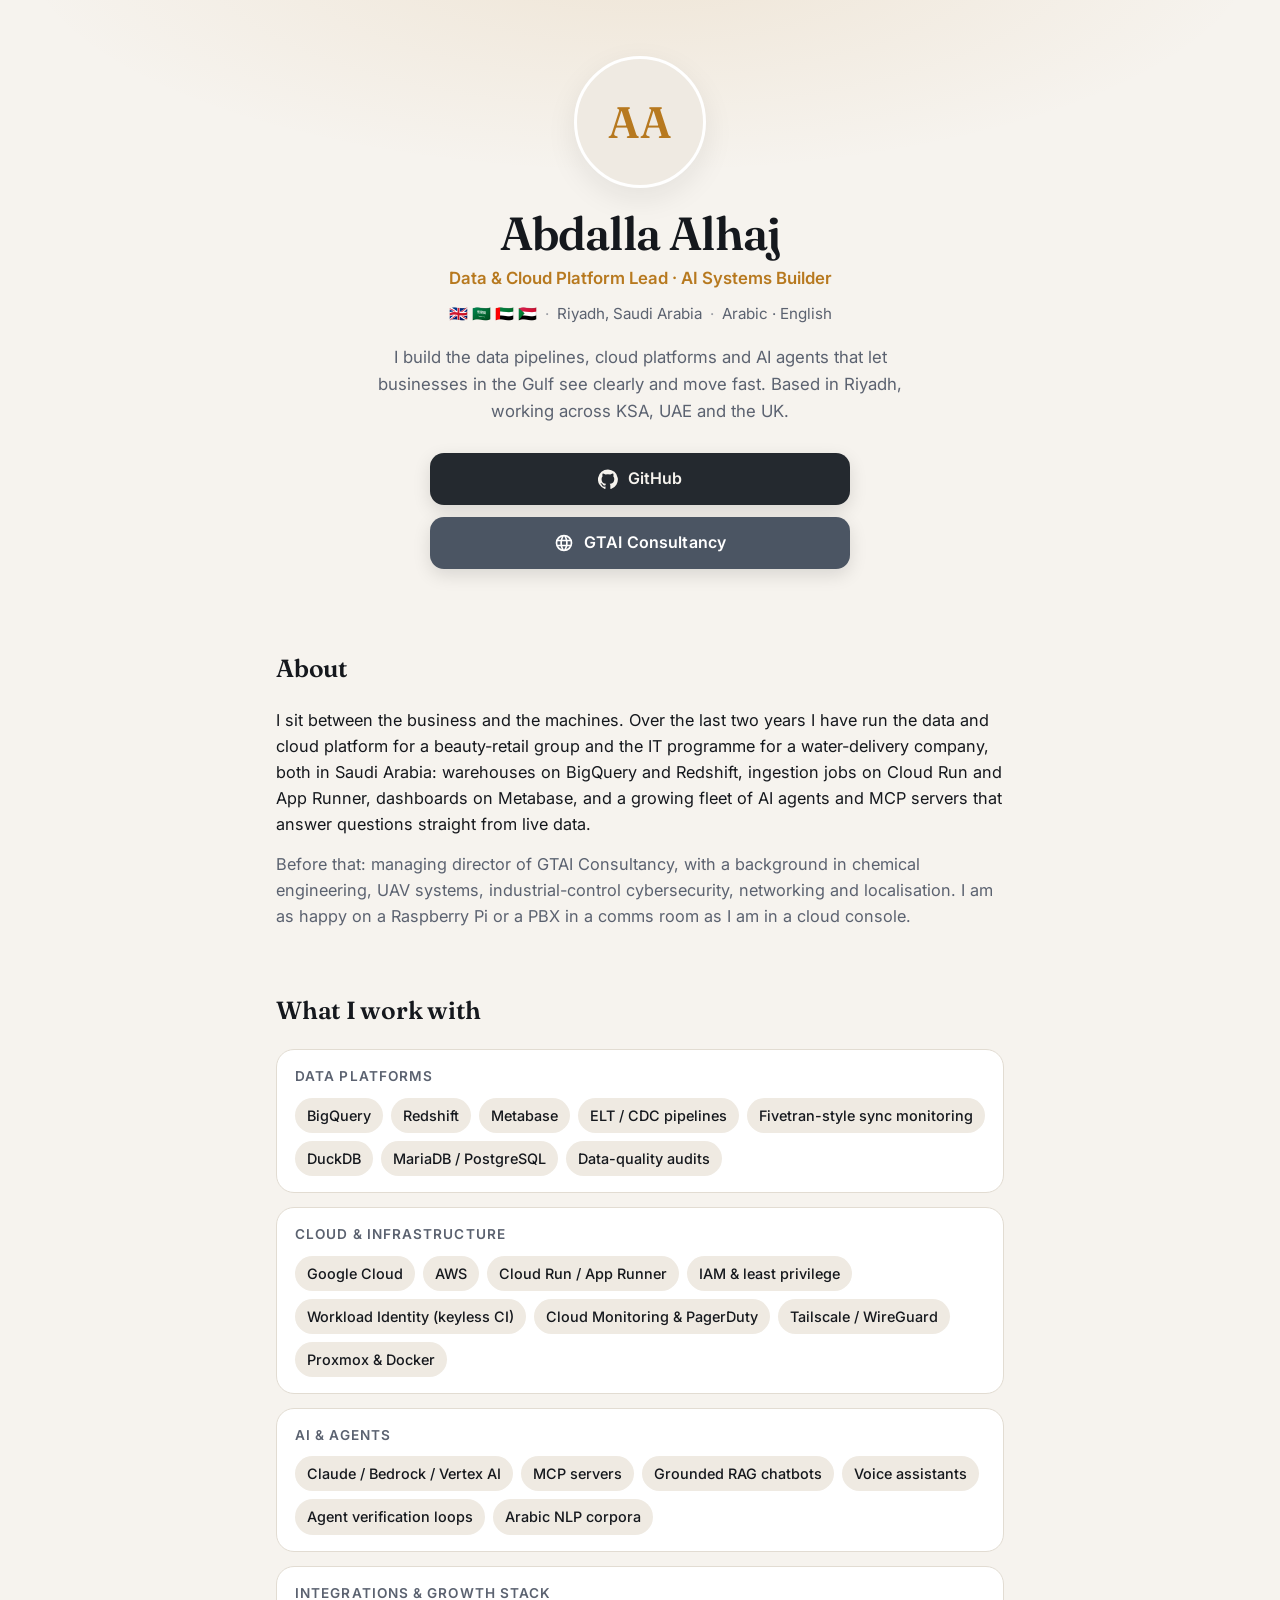
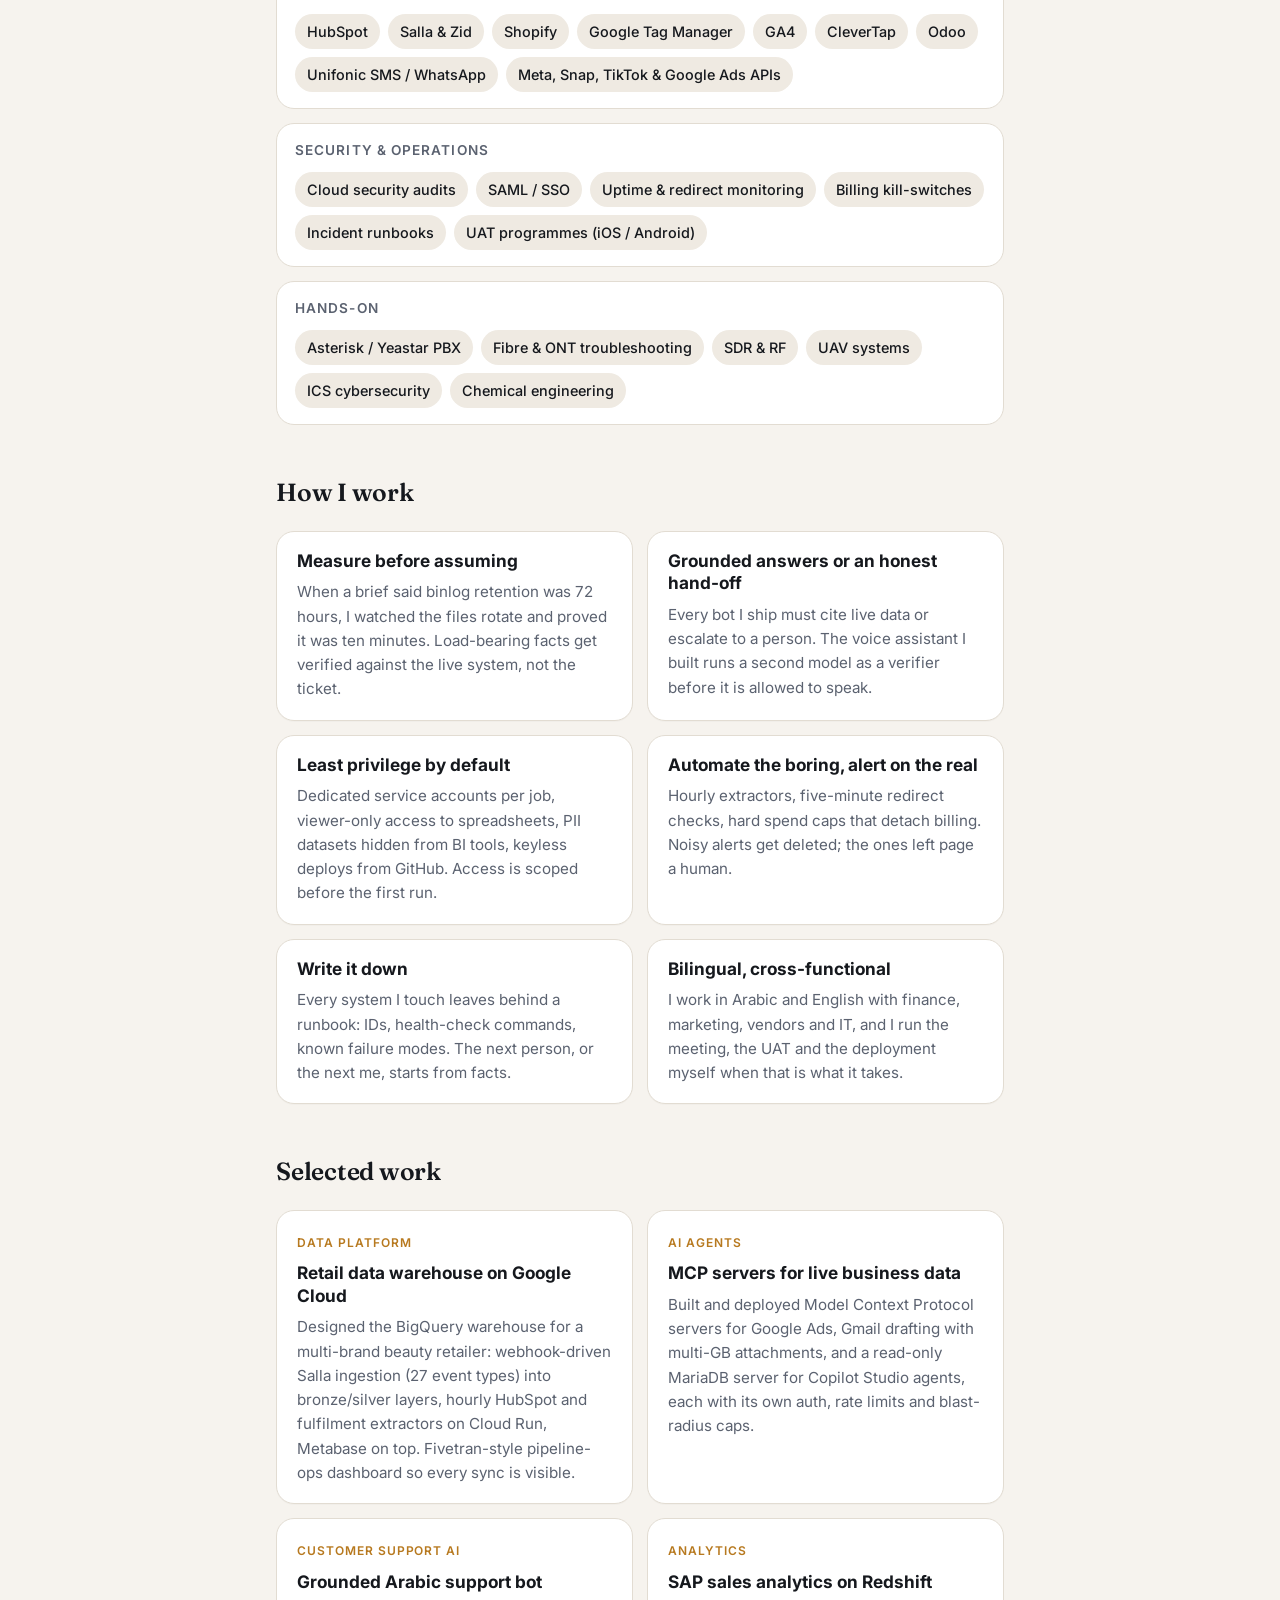
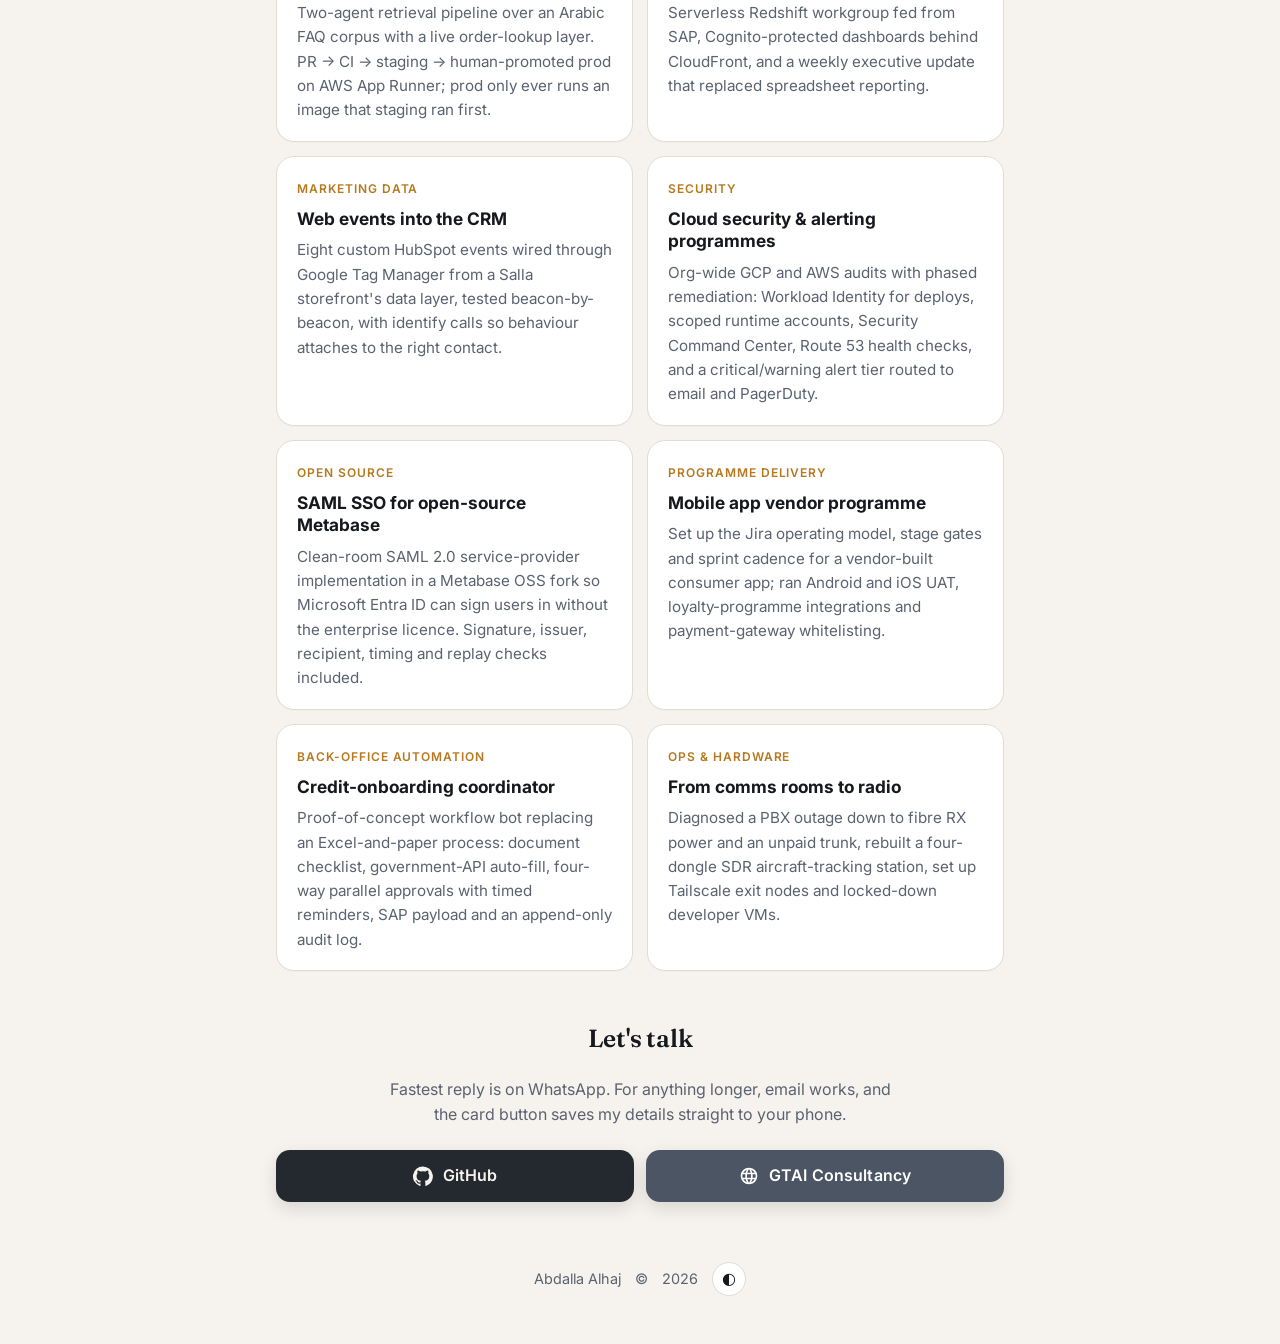
==== public/index.html @ feb3bfc3 "Serve from public/ via Wrangler static assets Co-Authored-By: Claude Fable 5.1 <noreply@anthropic.co" ====
<!doctype html>
<html lang="en">
<head>
<meta charset="utf-8">
<meta name="viewport" content="width=device-width, initial-scale=1">
<title>Abdalla Alhaj</title>
<meta name="description" content="Abdalla Alhaj — data & cloud platform lead and AI systems builder in Riyadh. Digital card: what I do, how I work, and how to reach me.">
<meta property="og:title" content="Abdalla Alhaj">
<meta property="og:description" content="Data & cloud platform lead · AI systems builder. Riyadh · KSA · UAE · UK.">
<meta property="og:type" content="profile">
<meta name="theme-color" content="#0b0f14" media="(prefers-color-scheme: dark)">
<meta name="theme-color" content="#f6f3ee" media="(prefers-color-scheme: light)">
<link rel="icon" href="assets/favicon.svg" type="image/svg+xml">
<link rel="preconnect" href="https://fonts.googleapis.com">
<link rel="preconnect" href="https://fonts.gstatic.com" crossorigin>
<link href="https://fonts.googleapis.com/css2?family=Inter:wght@400;500;600;700&family=Fraunces:opsz,wght@9..144,500;9..144,600&display=swap" rel="stylesheet">
<link rel="stylesheet" href="assets/style.css">
<!-- Analytics (Umami) -->
<script defer src="https://analytics.gtaiconsultancy.com/script.js" data-website-id="1c4e9bc0-9065-44e9-a67e-9483f6269b2f"></script>
</head>
<body>
<a class="skip" href="#contact">Skip to contact</a>

<header class="hero" id="top">
  <div class="wrap">
    <div class="avatar" id="avatar" aria-hidden="true"></div>
    <h1 id="name">Abdalla Alhaj</h1>
    <p class="headline" id="headline"></p>
    <p class="meta"><span id="flags"></span><span class="dot">·</span><span id="location"></span><span class="dot">·</span><span id="languages"></span></p>
    <p class="tagline" id="tagline"></p>

    <nav class="actions" id="contact" aria-label="Contact"></nav>
    <p class="hint" id="contact-hint" hidden>Contact buttons appear here once the details in <code>profile.js</code> are filled in.</p>
  </div>
</header>

<main class="wrap">
  <section class="section" id="about">
    <h2>About</h2>
    <div class="prose" id="about-body"></div>
  </section>

  <section class="section" id="skills">
    <h2>What I work with</h2>
    <div class="skill-groups" id="skill-groups"></div>
  </section>

  <section class="section" id="principles">
    <h2>How I work</h2>
    <div class="grid" id="principles-grid"></div>
  </section>

  <section class="section" id="work">
    <h2>Selected work</h2>
    <div class="grid" id="projects-grid"></div>
  </section>

  <section class="section cta" id="reach">
    <h2>Let's talk</h2>
    <p>Fastest reply is on WhatsApp. For anything longer, email works, and the card button saves my details straight to your phone.</p>
    <nav class="actions compact" id="contact-bottom" aria-label="Contact"></nav>
  </section>
</main>

<footer class="wrap foot">
  <span id="footer-name"></span> © <span id="year"></span>
  <button class="theme" id="theme-toggle" type="button" aria-label="Toggle colour theme">◐</button>
</footer>

<script src="profile.js"></script>
<script src="assets/app.js"></script>
</body>
</html>
---- public/assets/style.css ----
:root {
  --bg: #f6f3ee;
  --surface: #ffffff;
  --surface-2: #efeae2;
  --text: #15181d;
  --muted: #5b6270;
  --line: #e2dcd2;
  --accent: #b7791f;
  --accent-ink: #ffffff;
  --accent-soft: rgba(183, 121, 31, .12);
  --whatsapp: #1f9d55;
  --phone: #15181d;
  --email: #c2410c;
  --linkedin: #0a66c2;
  --github: #24292f;
  --web: #4b5563;
  --vcard: #6d28d9;
  --radius: 18px;
  --shadow: 0 10px 30px rgba(20, 20, 30, .08);
  color-scheme: light;
}
:root[data-theme="dark"] {
  --bg: #0b0f14;
  --surface: #121821;
  --surface-2: #19212c;
  --text: #ebeef3;
  --muted: #9aa4b2;
  --line: #222b37;
  --accent: #e8b86d;
  --accent-ink: #15181d;
  --accent-soft: rgba(232, 184, 109, .14);
  --phone: #e5e7eb;
  --github: #e5e7eb;
  --web: #cbd5e1;
  --shadow: 0 16px 40px rgba(0, 0, 0, .45);
  color-scheme: dark;
}
@media (prefers-color-scheme: dark) {
  :root:not([data-theme="light"]) {
    --bg: #0b0f14;
    --surface: #121821;
    --surface-2: #19212c;
    --text: #ebeef3;
    --muted: #9aa4b2;
    --line: #222b37;
    --accent: #e8b86d;
    --accent-ink: #15181d;
    --accent-soft: rgba(232, 184, 109, .14);
    --phone: #e5e7eb;
    --github: #e5e7eb;
    --web: #cbd5e1;
    --shadow: 0 16px 40px rgba(0, 0, 0, .45);
    color-scheme: dark;
  }
}

* { box-sizing: border-box; }
html { scroll-behavior: smooth; }
body {
  margin: 0;
  background: var(--bg);
  color: var(--text);
  font-family: Inter, -apple-system, BlinkMacSystemFont, "Segoe UI", Roboto, sans-serif;
  line-height: 1.6;
  -webkit-font-smoothing: antialiased;
}
.wrap { max-width: 760px; margin: 0 auto; padding: 0 16px; }
.skip { position: absolute; left: -999px; top: 8px; background: var(--accent); color: var(--accent-ink); padding: 8px 12px; border-radius: 8px; }
.skip:focus { left: 8px; z-index: 10; }
a { color: inherit; }
code { font-family: ui-monospace, SFMono-Regular, Menlo, monospace; font-size: .9em; background: var(--surface-2); padding: 1px 6px; border-radius: 6px; }

/* Hero */
.hero {
  padding: 56px 0 40px;
  text-align: center;
  background:
    radial-gradient(ellipse 70% 55% at 50% -10%, var(--accent-soft), transparent 70%);
}
.avatar {
  width: 132px; height: 132px; margin: 0 auto 20px;
  border-radius: 50%;
  background: var(--surface-2);
  border: 3px solid var(--surface);
  box-shadow: var(--shadow);
  overflow: hidden;
  display: grid; place-items: center;
  font-family: Fraunces, Georgia, serif;
  font-size: 44px; font-weight: 600; color: var(--accent);
}
.avatar img { width: 100%; height: 100%; object-fit: cover; display: block; }
h1 {
  margin: 0 0 6px;
  font-family: Fraunces, Georgia, serif;
  font-weight: 600;
  font-size: clamp(2rem, 7vw, 2.9rem);
  letter-spacing: -.02em;
  line-height: 1.1;
}
.headline { margin: 0 0 10px; font-weight: 600; color: var(--accent); font-size: 1.05rem; }
.meta { margin: 0 0 18px; color: var(--muted); font-size: .95rem; }
.meta .dot { margin: 0 8px; opacity: .6; }
.tagline { margin: 0 auto 28px; max-width: 580px; color: var(--muted); font-size: 1.05rem; }

/* Action buttons */
.actions { display: grid; gap: 12px; max-width: 420px; margin: 0 auto; }
.actions.compact { max-width: 100%; grid-template-columns: repeat(auto-fit, minmax(150px, 1fr)); }
.btn {
  display: flex; align-items: center; justify-content: center; gap: 10px;
  min-height: 52px; padding: 12px 18px;
  border-radius: 14px;
  background: var(--c, var(--accent));
  color: #fff;
  text-decoration: none;
  font-weight: 600;
  letter-spacing: .01em;
  box-shadow: 0 6px 18px rgba(0, 0, 0, .12);
  transition: transform .12s ease, filter .12s ease;
  border: 0; cursor: pointer; font: inherit; font-weight: 600;
}
.btn:hover { transform: translateY(-1px); filter: brightness(1.06); }
.btn:active { transform: translateY(0); }
.btn.light { color: var(--bg); }
.btn svg { width: 20px; height: 20px; flex: none; fill: currentColor; }
.hint { color: var(--muted); font-size: .9rem; margin: 18px auto 0; max-width: 420px; }

/* Sections */
.section { padding: 40px 0 8px; }
h2 {
  margin: 0 0 18px;
  font-family: Fraunces, Georgia, serif;
  font-weight: 600;
  font-size: 1.55rem;
  letter-spacing: -.01em;
}
.prose p { margin: 0 0 14px; color: var(--text); font-size: 1.02rem; }
.prose p + p { color: var(--muted); }

.skill-groups { display: grid; gap: 14px; }
.skill-group {
  background: var(--surface); border: 1px solid var(--line); border-radius: var(--radius);
  padding: 16px 18px;
}
.skill-group h3 { margin: 0 0 10px; font-size: .85rem; text-transform: uppercase; letter-spacing: .08em; color: var(--muted); font-weight: 600; }
.chips { display: flex; flex-wrap: wrap; gap: 8px; }
.chip {
  padding: 6px 12px; border-radius: 999px;
  background: var(--surface-2); color: var(--text);
  font-size: .9rem; font-weight: 500;
}

.grid { display: grid; gap: 14px; }
@media (min-width: 640px) { .grid { grid-template-columns: 1fr 1fr; } }
.card {
  background: var(--surface); border: 1px solid var(--line); border-radius: var(--radius);
  padding: 18px 20px;
  box-shadow: 0 1px 0 rgba(0,0,0,.02);
}
.card .tag { display: inline-block; margin-bottom: 10px; font-size: .75rem; font-weight: 600; letter-spacing: .08em; text-transform: uppercase; color: var(--accent); }
.card h3 { margin: 0 0 8px; font-size: 1.08rem; line-height: 1.3; }
.card p { margin: 0; color: var(--muted); font-size: .95rem; }

.cta { text-align: center; padding-bottom: 24px; }
.cta p { color: var(--muted); max-width: 520px; margin: 0 auto 22px; }

.foot {
  display: flex; align-items: center; justify-content: center; gap: 14px;
  padding: 36px 16px 48px; color: var(--muted); font-size: .9rem;
}
.theme {
  border: 1px solid var(--line); background: var(--surface); color: var(--text);
  width: 34px; height: 34px; border-radius: 50%; cursor: pointer; font-size: 16px;
}
@media (prefers-reduced-motion: reduce) { *, *::before, *::after { transition: none !important; scroll-behavior: auto !important; } }
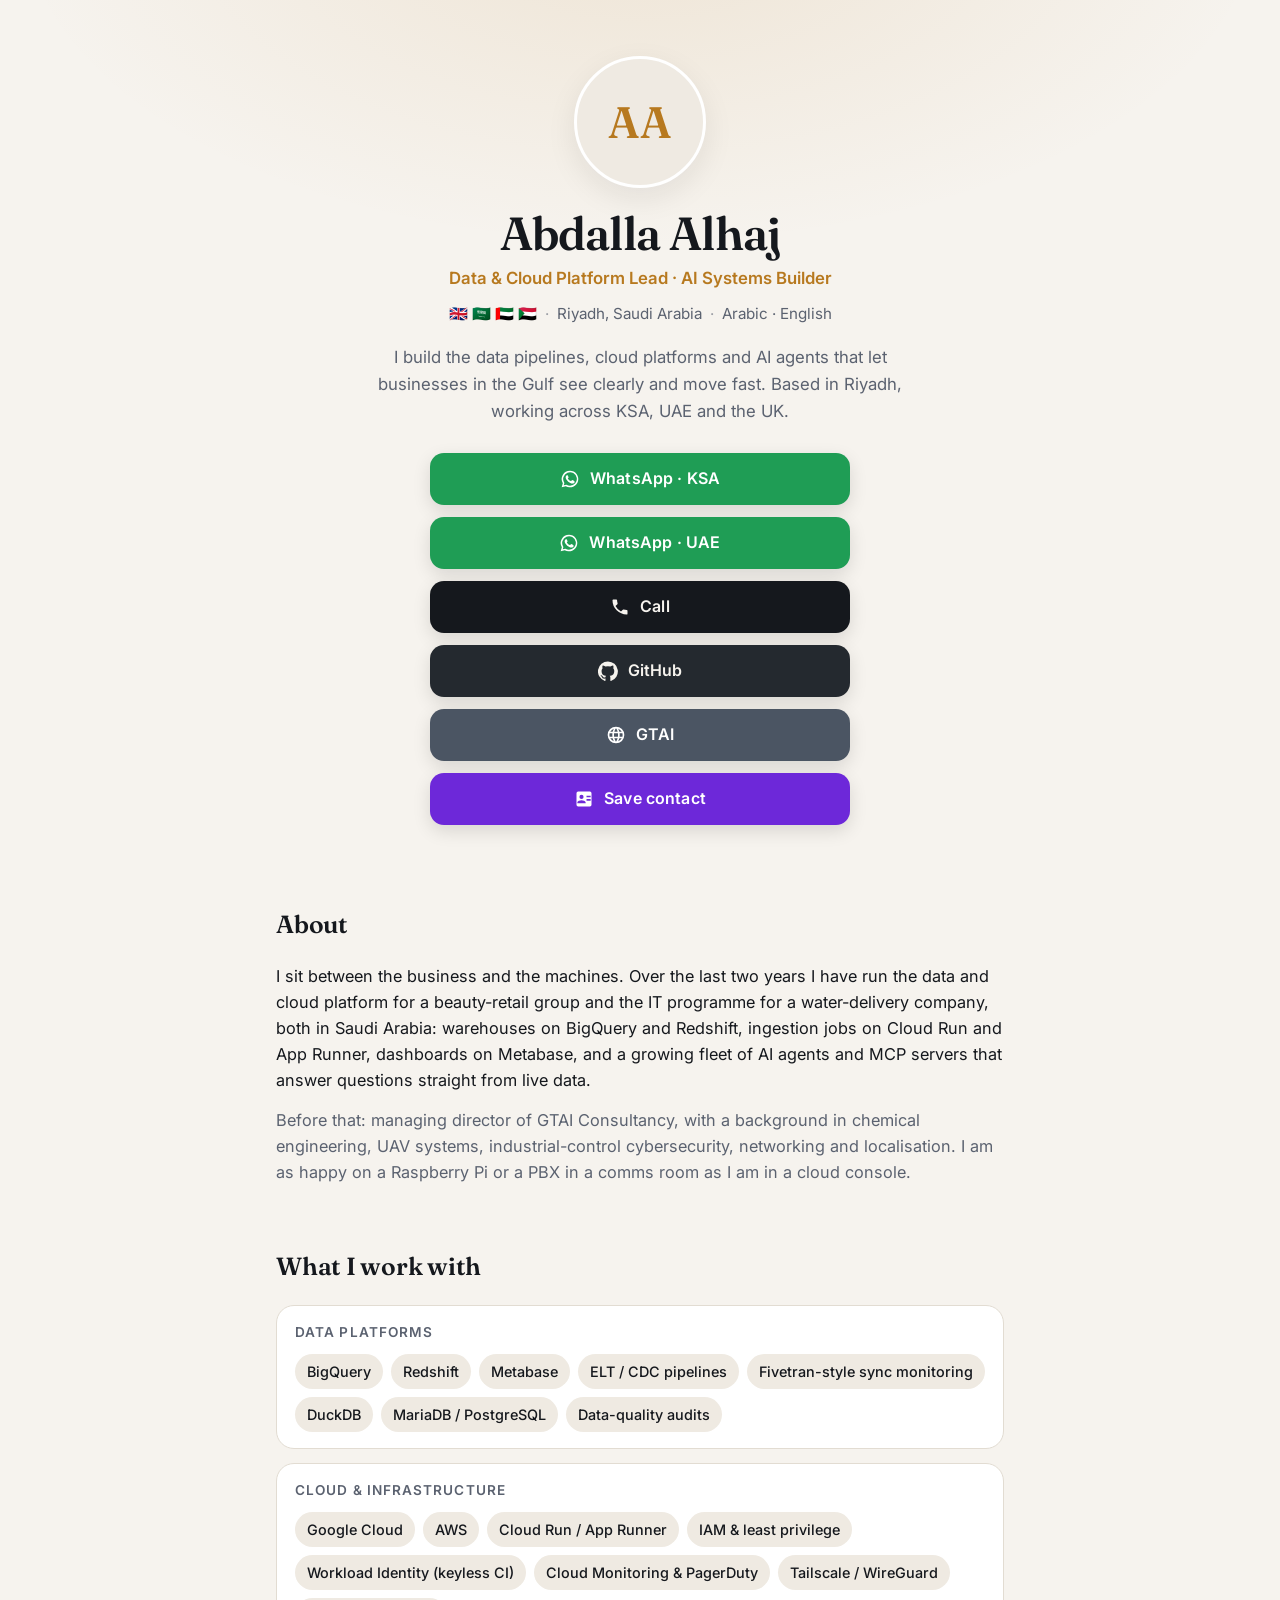
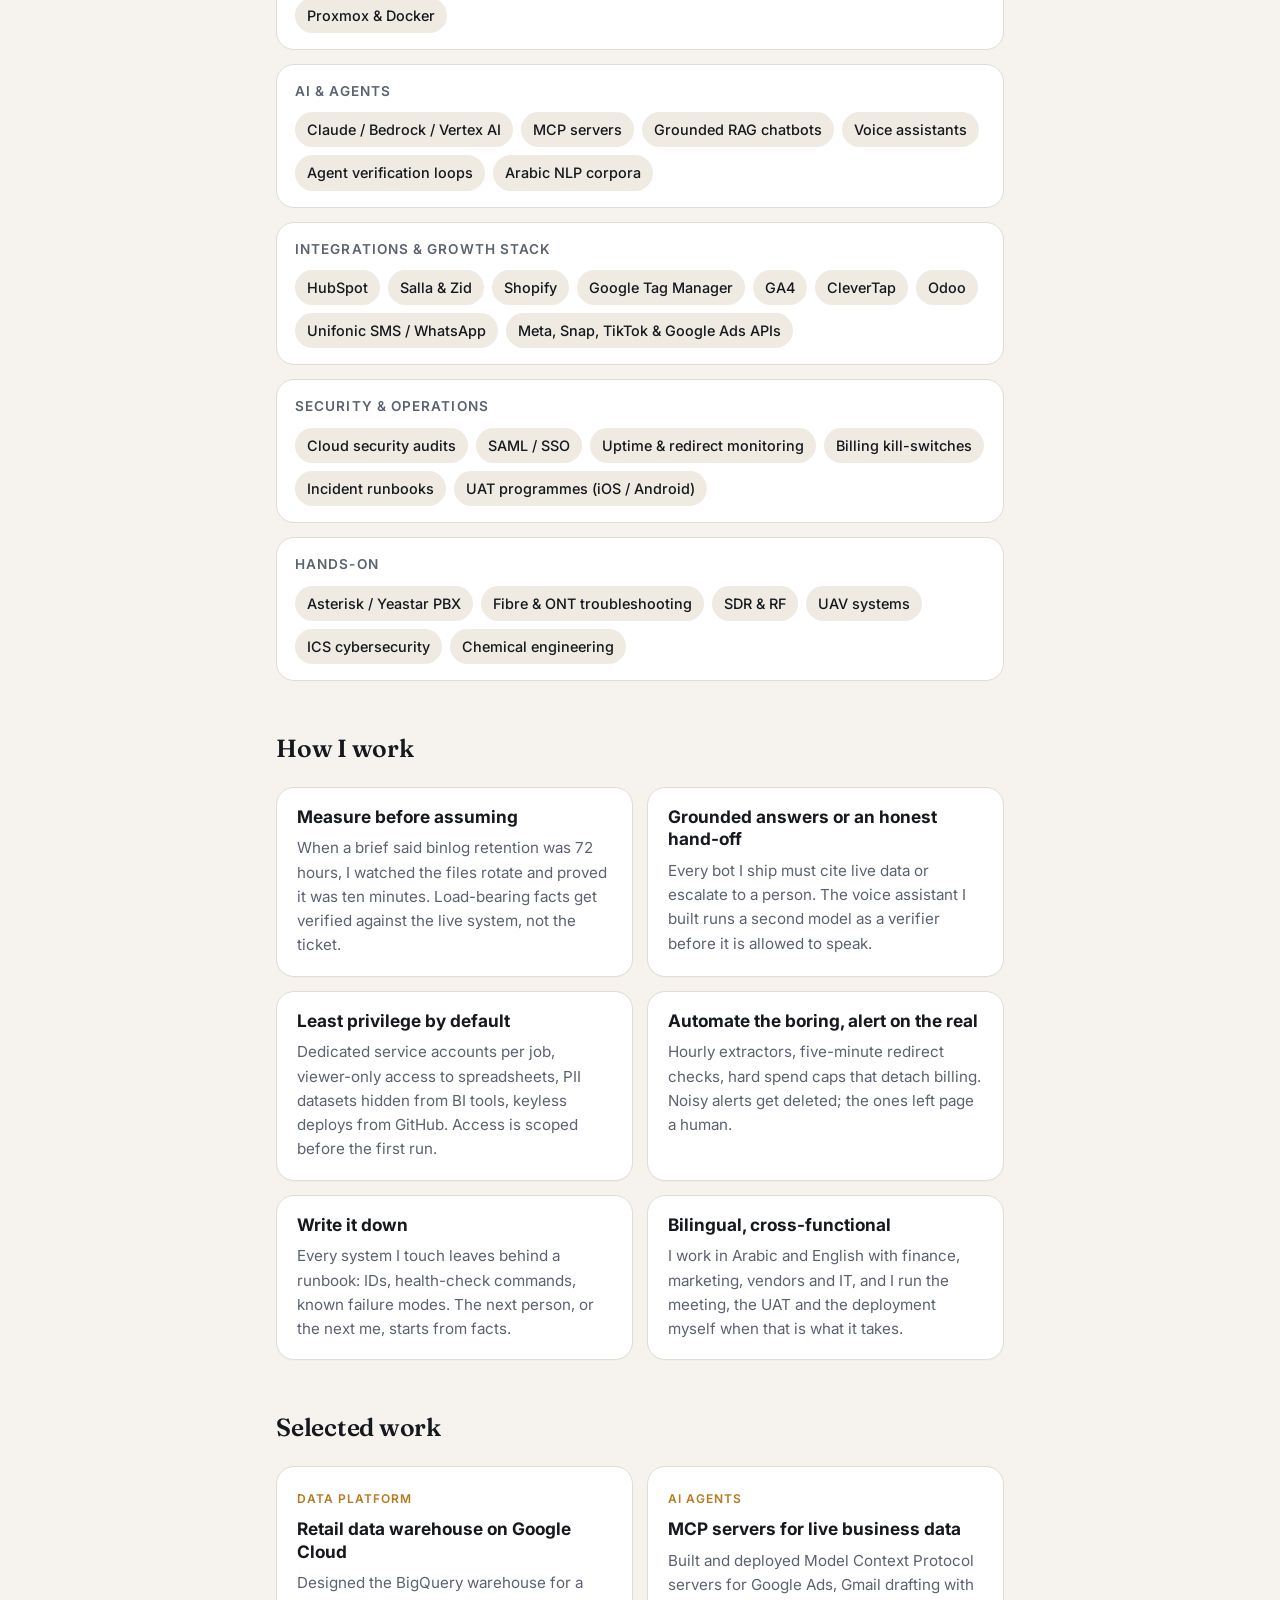
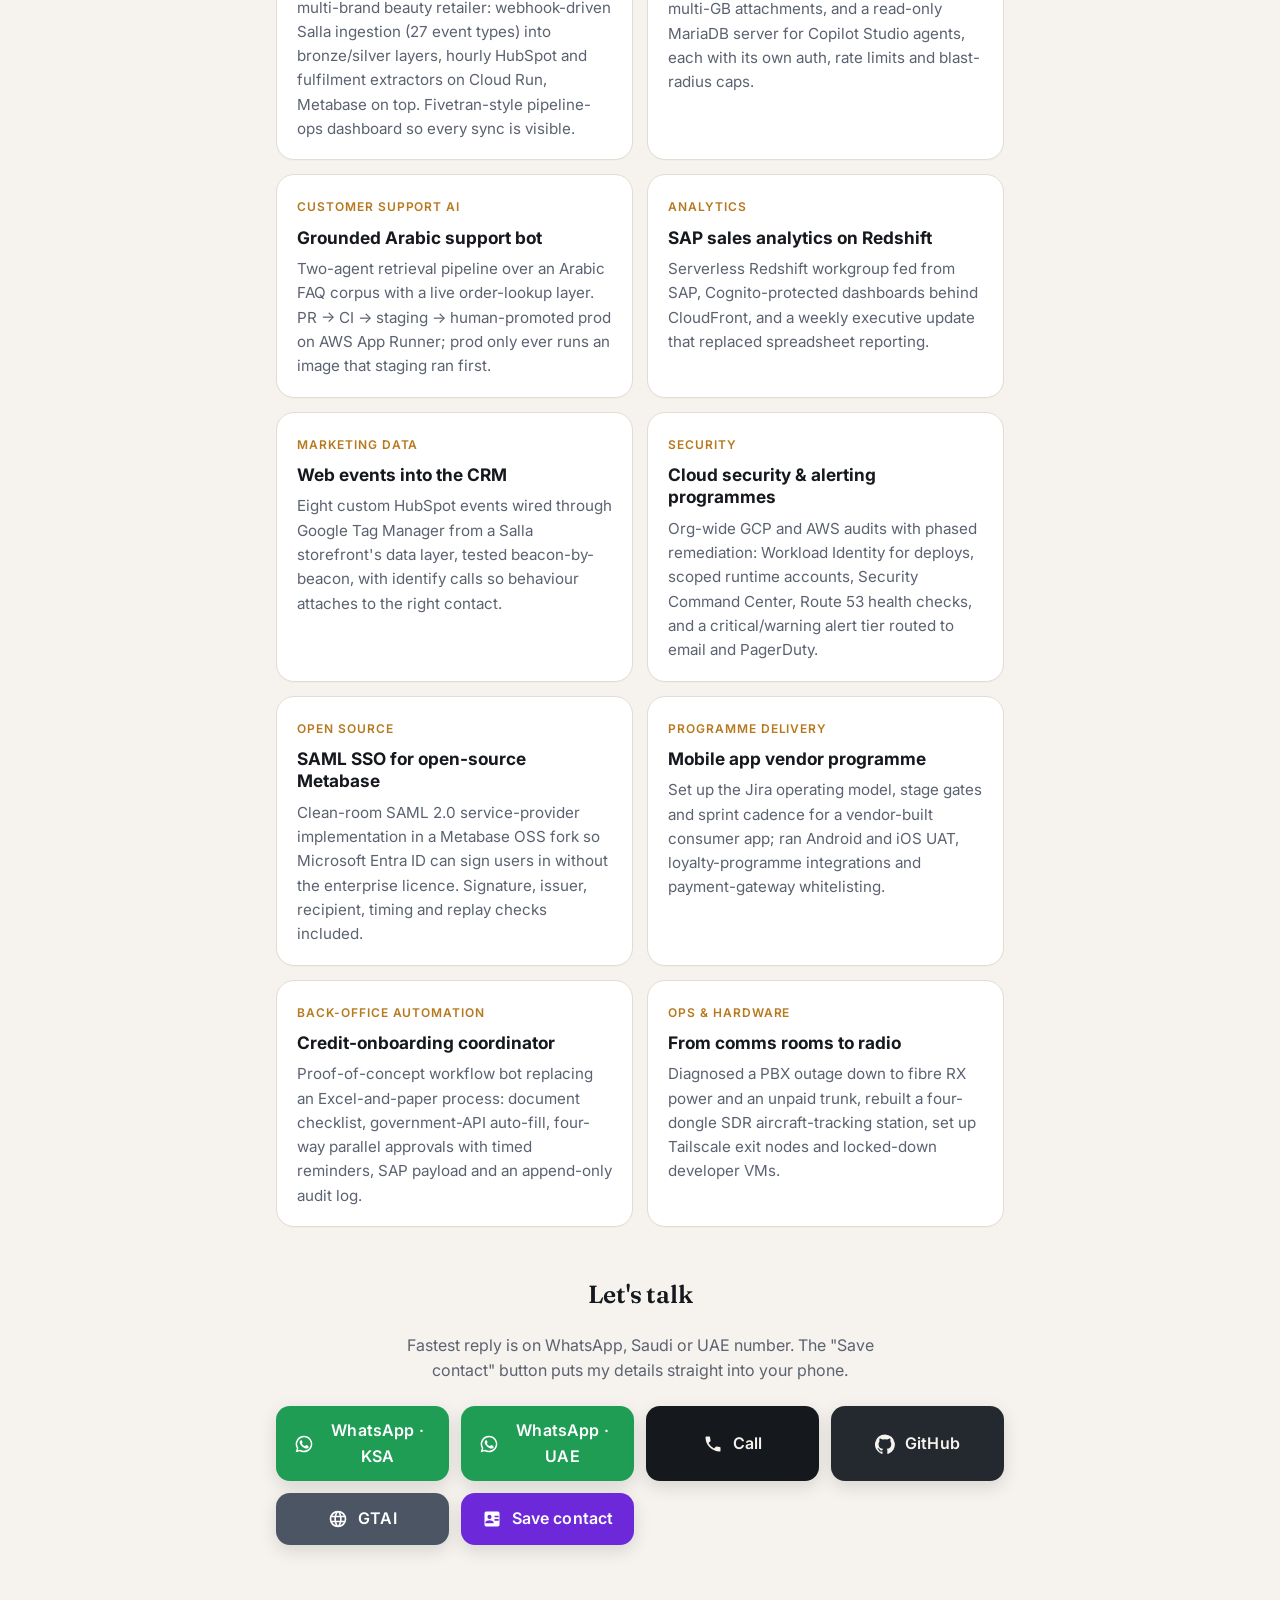
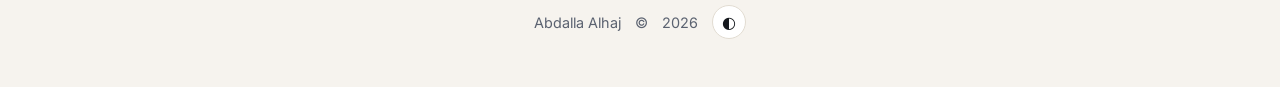
==== commit 659bc40d: "CTA copy: no email button yet Co-Authored-By: Claude Fable 5.1 <noreply@anthropic.com>" ====
--- a/public/index.html
+++ b/public/index.html
@@ -57,7 +57,7 @@
 
   <section class="section cta" id="reach">
     <h2>Let's talk</h2>
-    <p>Fastest reply is on WhatsApp. For anything longer, email works, and the card button saves my details straight to your phone.</p>
+    <p>Fastest reply is on WhatsApp, Saudi or UAE number. The "Save contact" button puts my details straight into your phone.</p>
     <nav class="actions compact" id="contact-bottom" aria-label="Contact"></nav>
   </section>
 </main>
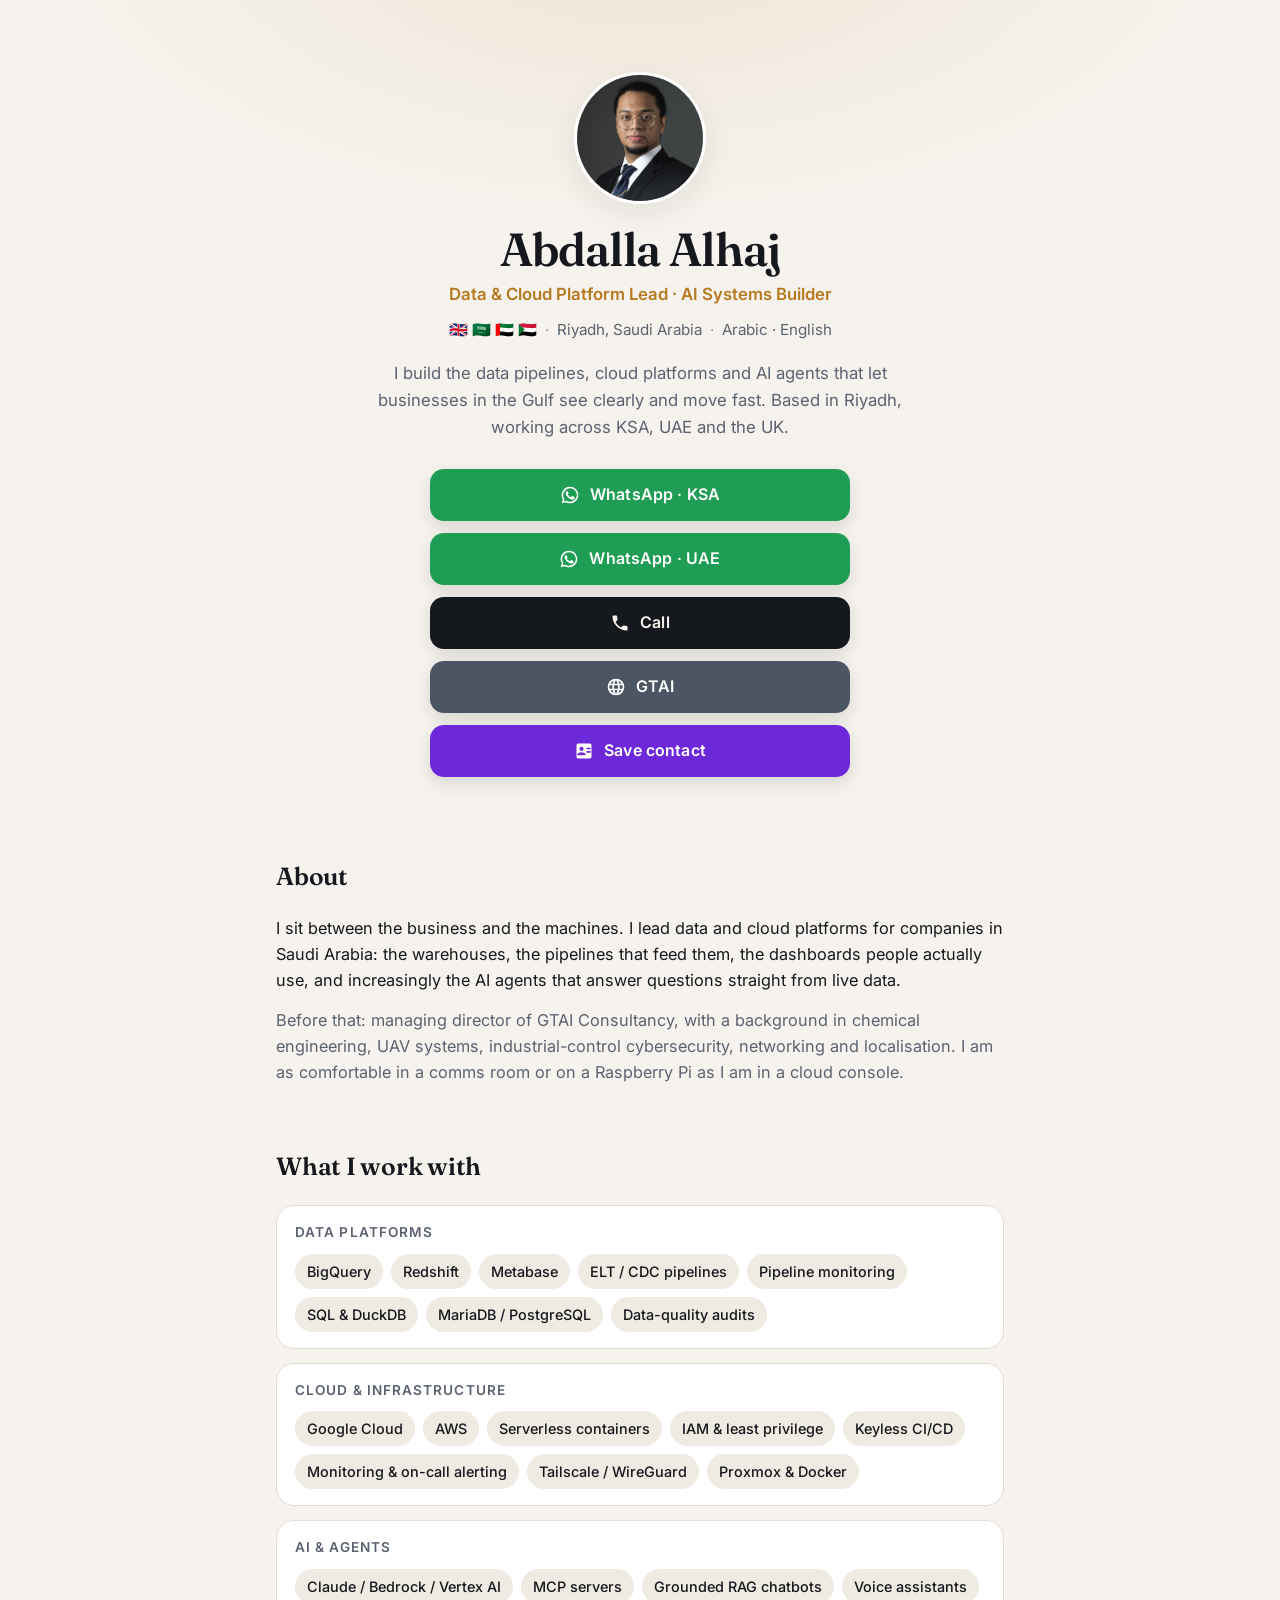
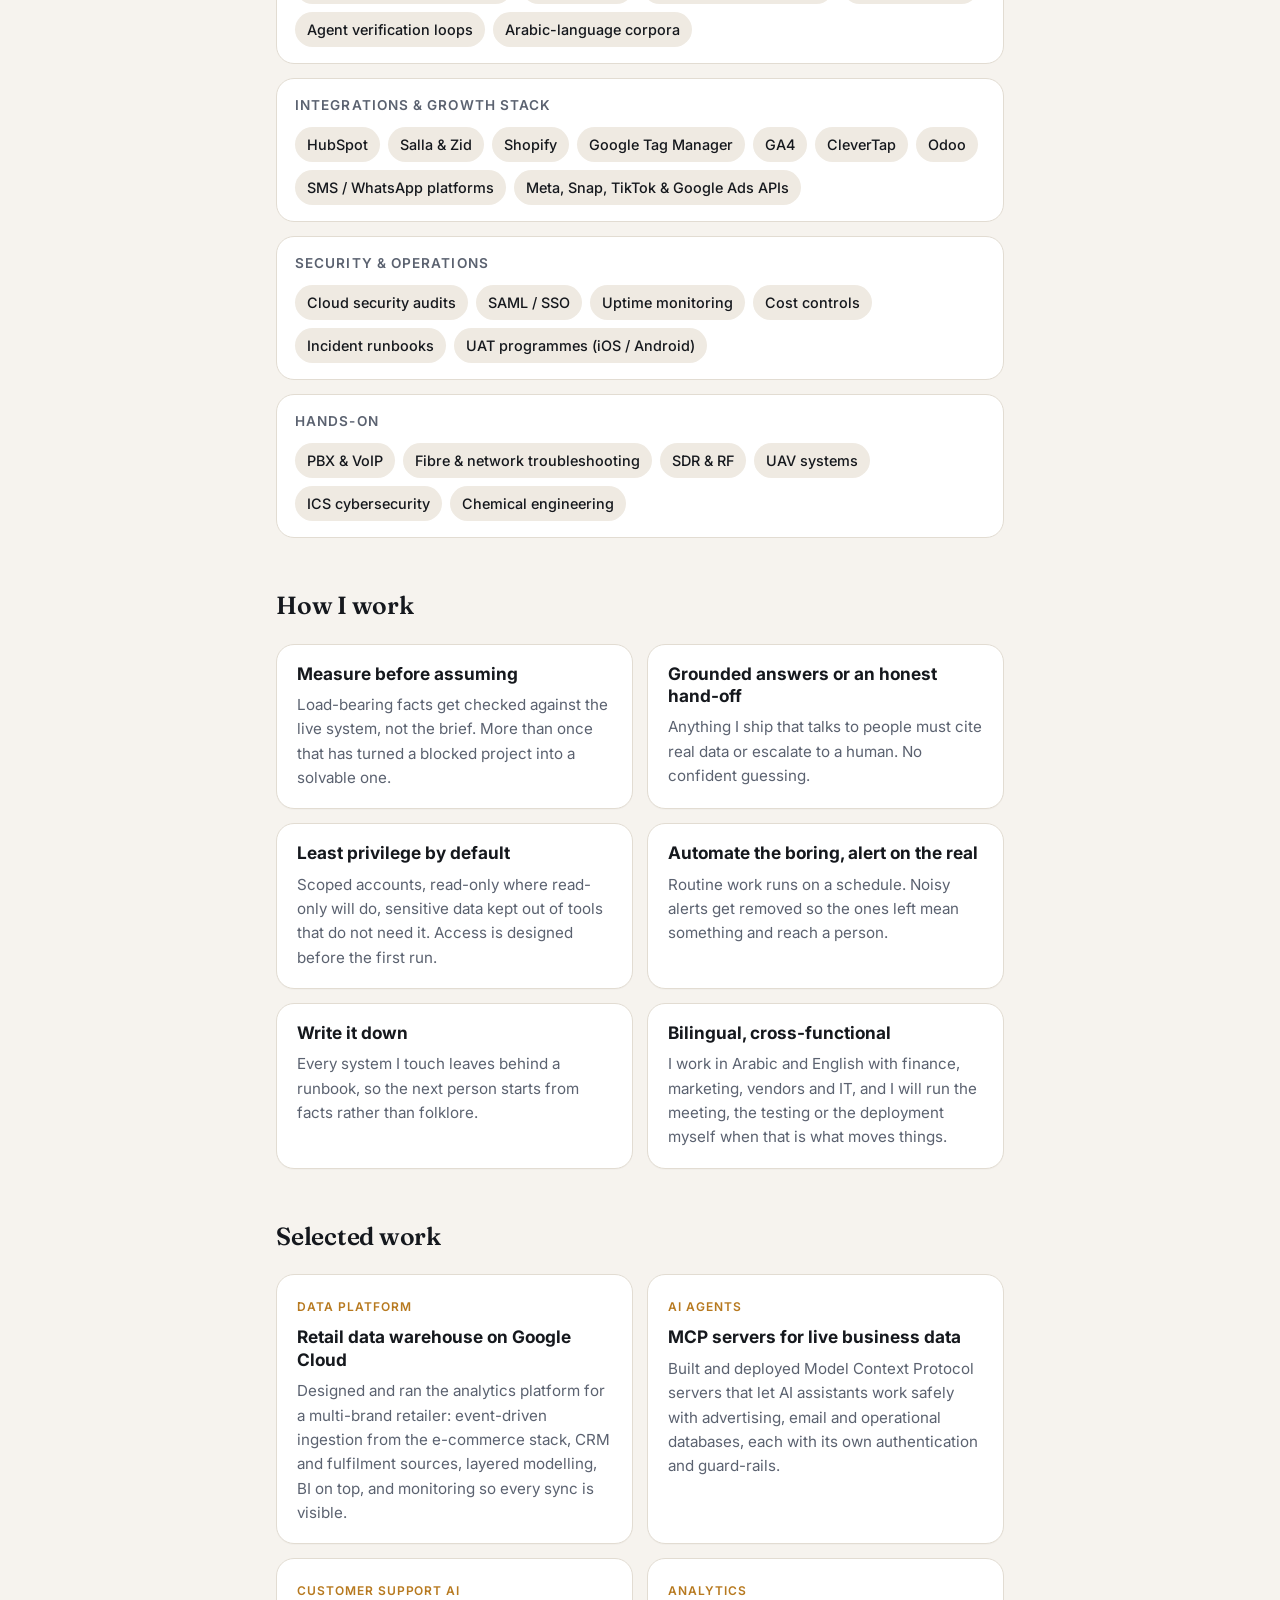
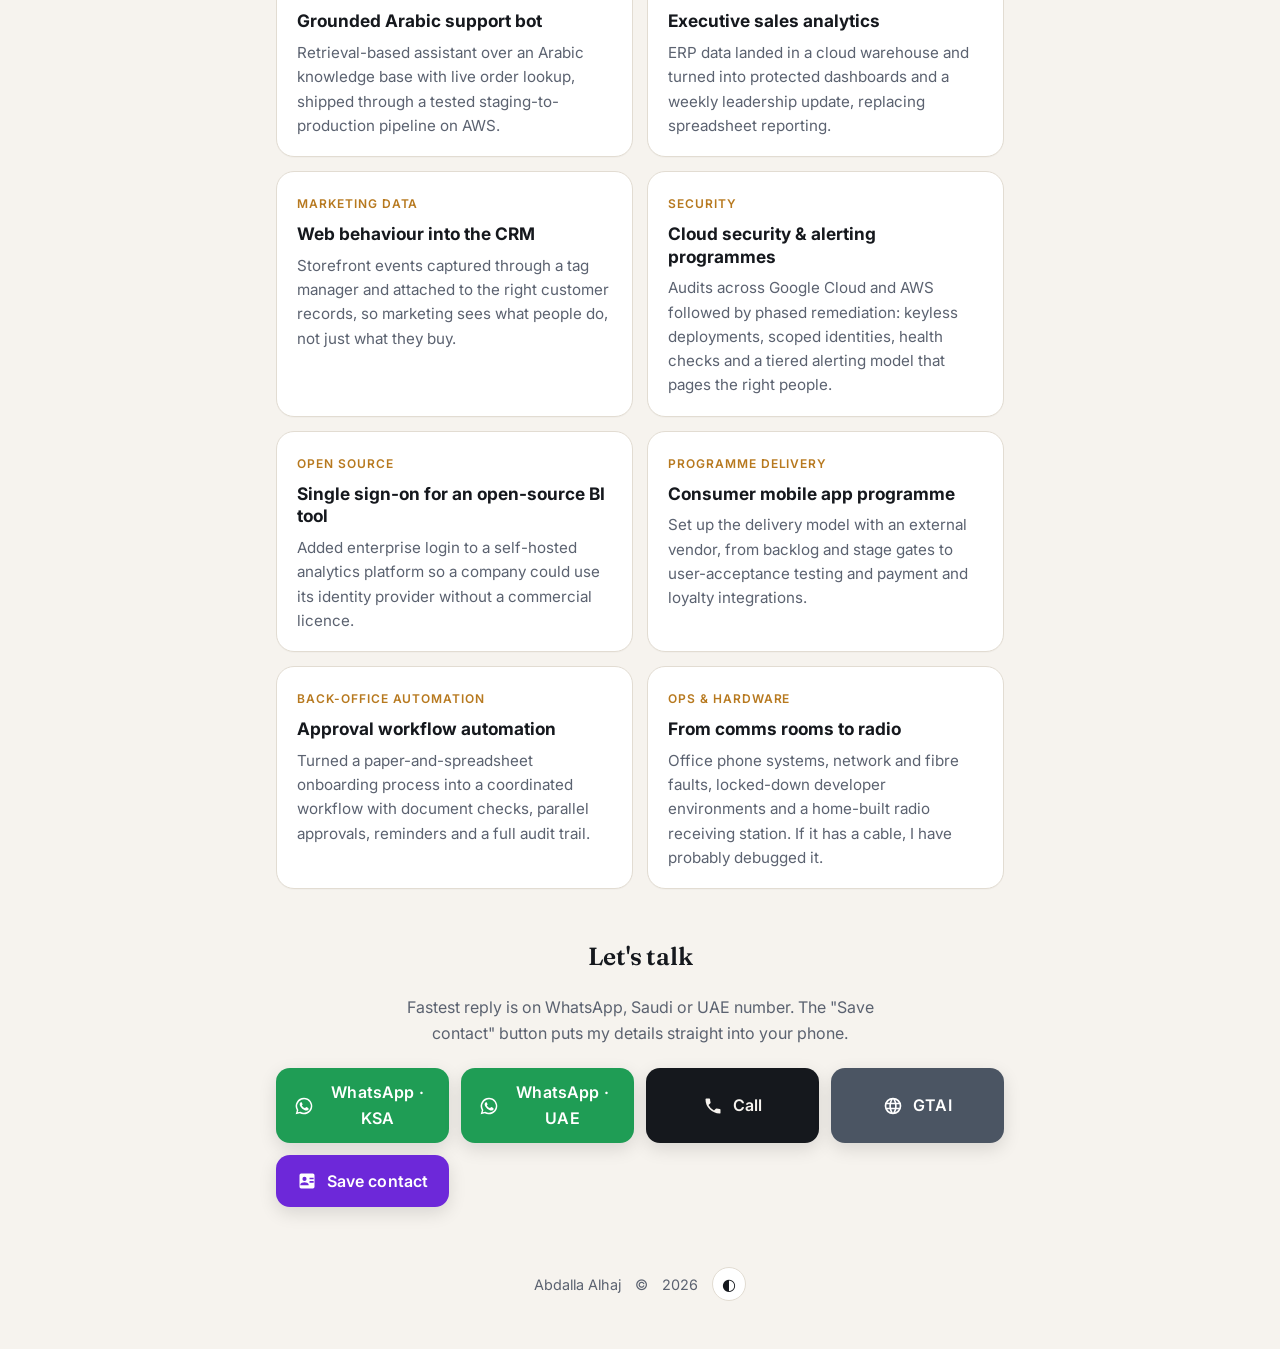
==== commit 0cf1f38f: "Hide GitHub button; harden hero against mobile toolbar clipping Drop smooth scrolling, disable scrol" ====
--- a/public/index.html
+++ b/public/index.html
@@ -2,7 +2,7 @@
 <html lang="en">
 <head>
 <meta charset="utf-8">
-<meta name="viewport" content="width=device-width, initial-scale=1">
+<meta name="viewport" content="width=device-width, initial-scale=1, viewport-fit=cover">
 <title>Abdalla Alhaj</title>
 <meta name="description" content="Abdalla Alhaj — data & cloud platform lead and AI systems builder in Riyadh. Digital card: what I do, how I work, and how to reach me.">
 <meta property="og:title" content="Abdalla Alhaj">
--- a/public/assets/style.css
+++ b/public/assets/style.css
@@ -55,7 +55,7 @@
 }
 
 * { box-sizing: border-box; }
-html { scroll-behavior: smooth; }
+html { overflow-anchor: none; }
 body {
   margin: 0;
   background: var(--bg);
@@ -63,6 +63,8 @@
   font-family: Inter, -apple-system, BlinkMacSystemFont, "Segoe UI", Roboto, sans-serif;
   line-height: 1.6;
   -webkit-font-smoothing: antialiased;
+  overflow-anchor: none;      /* no scroll-position jumps while fonts/photo load */
+  overflow-x: hidden;
 }
 .wrap { max-width: 760px; margin: 0 auto; padding: 0 16px; }
 .skip { position: absolute; left: -999px; top: 8px; background: var(--accent); color: var(--accent-ink); padding: 8px 12px; border-radius: 8px; }
@@ -72,7 +74,8 @@
 
 /* Hero */
 .hero {
-  padding: 56px 0 40px;
+  /* extra top room + notch inset so a collapsing mobile toolbar never clips the photo */
+  padding: calc(72px + env(safe-area-inset-top, 0px)) 0 40px;
   text-align: center;
   background:
     radial-gradient(ellipse 70% 55% at 50% -10%, var(--accent-soft), transparent 70%);
@@ -171,4 +174,4 @@
   border: 1px solid var(--line); background: var(--surface); color: var(--text);
   width: 34px; height: 34px; border-radius: 50%; cursor: pointer; font-size: 16px;
 }
-@media (prefers-reduced-motion: reduce) { *, *::before, *::after { transition: none !important; scroll-behavior: auto !important; } }
+@media (prefers-reduced-motion: reduce) { *, *::before, *::after { transition: none !important; } }
